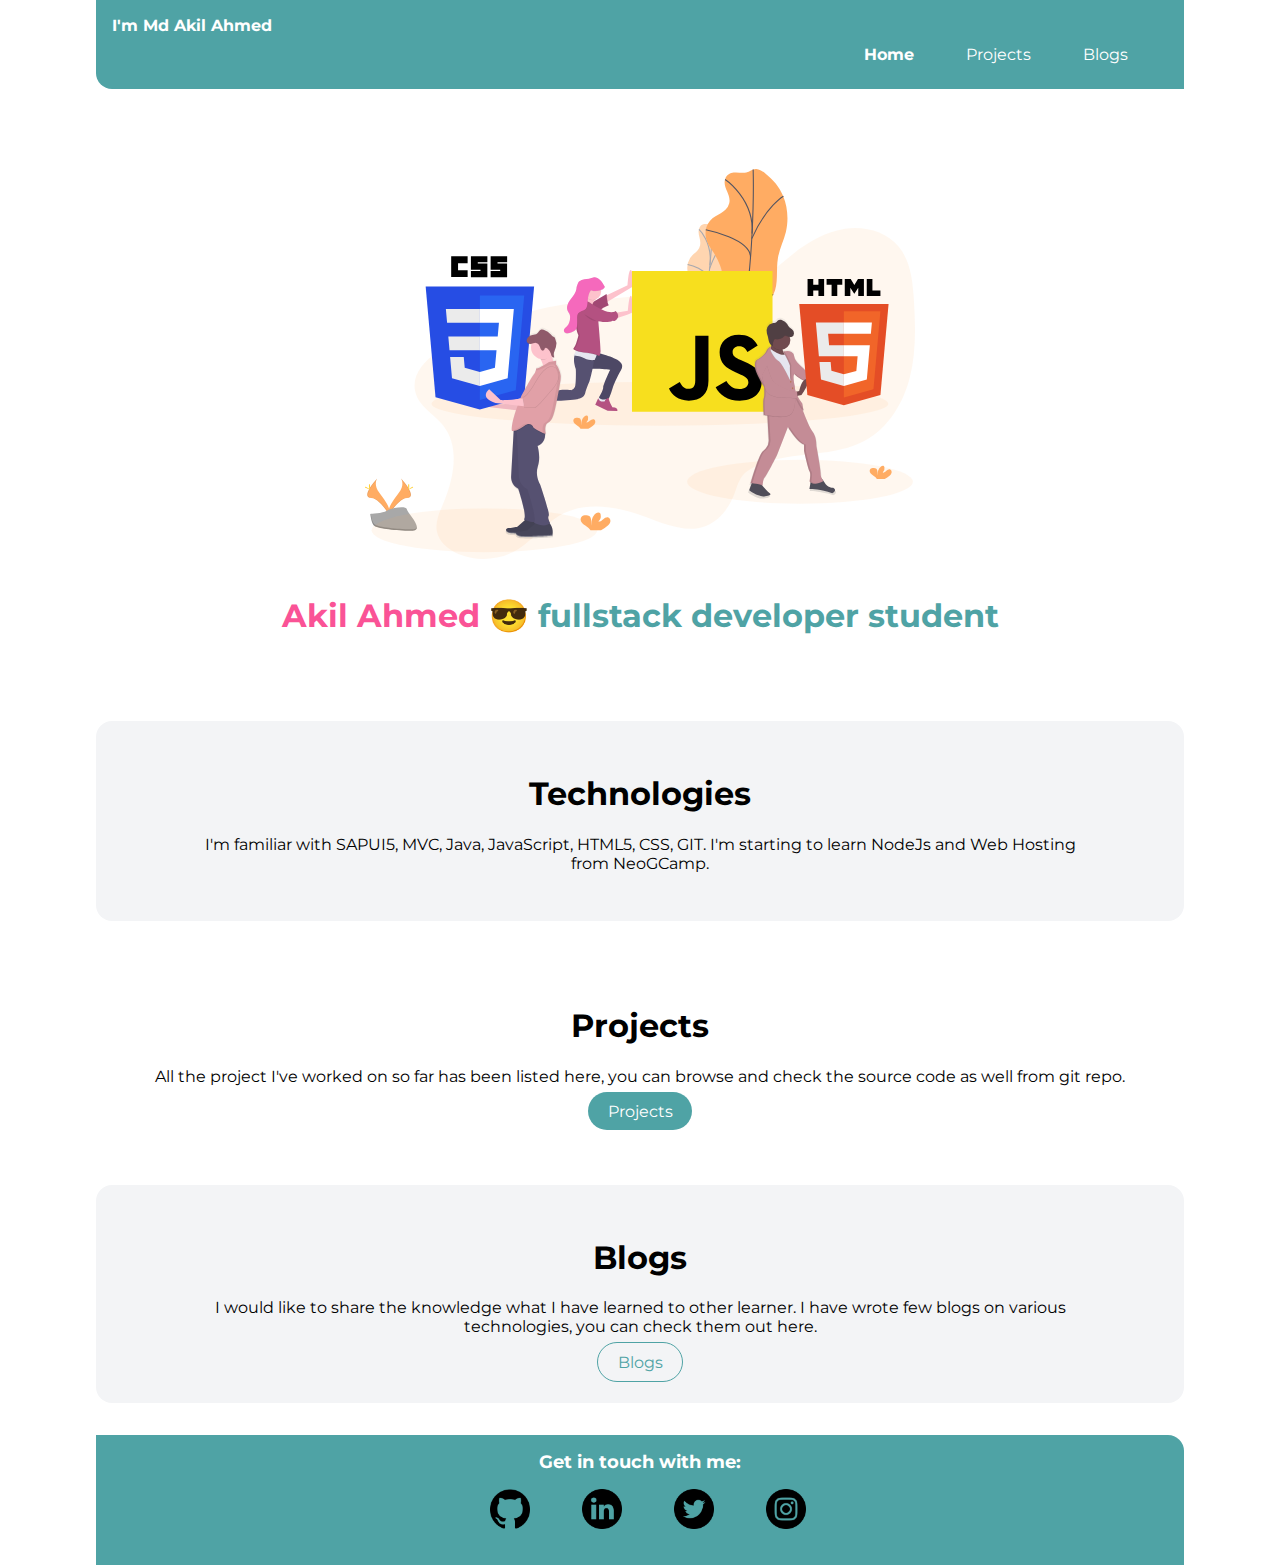
==== index.html @ a73c1121 "Initial commit" ====
<!DOCTYPE html>
<html lang="en">

<head>
    <meta charset="UTF-8">
    <meta http-equiv="X-UA-Compatible" content="IE=edge">
    <meta name="viewport" content="width=device-width, initial-scale=1.0">
    <title>mdakilahmed</title>
    <link href="styles.css" rel="stylesheet" />
</head>

<body>
    <nav class="nav container">
        <div class="nav-brand"><a href="/">I'm Md Akil Ahmed</a></div>
        <ul class="list-non-bullet nav-pills">
            <li class="list-item-inline">
                <a class="link link-active" href="/">Home</a>
            </li>
            <li class="list-item-inline">
                <a class="link" href="/projects.html">Projects</a>
            </li>
            <li class="list-item-inline">
                <a class="link" href="/blogs.html">Blogs</a>
            </li>
        </ul>
    </nav>

    <header class="image">
        <img class="image-javascript" src="/image/undraw_js.svg" alt="javascript">
        <h1 class="image_header_name">Akil Ahmed 😎 <span class="image_header_name_span">fullstack developer
                student</span></h1>
    </header>
</body>
<section class="section ow">
    <div class="container container-center">
        <h1>Technologies</h1>
        <p>I'm familiar with SAPUI5, MVC, Java, JavaScript, HTML5, CSS, GIT. I'm starting to learn NodeJs and Web
            Hosting from NeoGCamp.</p>
    </div>

</section>
<section class="section">
    <div class="" container container-center>
        <h1>Projects</h1>
        <p>All the project I've worked on so far has been listed here, you can browse and check the source code as well
            from
            git repo.</p>
        <a class="link link-primary" href="/projects.html">Projects</a>
    </div>
</section>
<section class="section ow">
    <div class="container container-center">
        <h1>Blogs</h1>
        <p>I would like to share the knowledge what I have learned to other learner. I have wrote few blogs on various
            technologies, you can check them out here.</p>
        <a class="link link-secondary" href="/blogs.html">Blogs</a>
    </div>
</section>
<footer class="footer">
    <div class="footer-header">Get in touch with me:</div>
    <ul class="" social-links list-non-bullet">
        <li class="list-item-inline"></li>
        <a class="link" href="https://github.com/mdakilahmed0">
            <img class="footer-image" src="/image/github.png">
        </a>
        <li class="list-item-inline"></li>
        <a class="link" href="https://www.linkedin.com/in/mdakilah/">
            <img class="footer-image" src="/image/linkedin.png">
        </a>
        <li class="list-item-inline"></li>
        <a class="link" href="https://twitter.com/Md_Akil_Ahmed">
            <img class="footer-image" src="/image/twitter.png">
        </a>
        <li class="list-item-inline"></li>
        <a class="link" href="https://www.instagram.com/akki6_/">
            <img class="footer-image" src="/image/instagram.png">
        </a>
    </ul>
</footer>

</html>
---- styles.css ----
@import url('https://fonts.googleapis.com/css2?family=Montserrat:wght@400;500&display=swap');

:root {
    --primary-color: #4FA3A5;
    --off-white: #f3f4f6;
    --dark-gray: #fa5396;
  }

  body {
    font-family: 'Montserrat', sans-serif;
    margin: 0px auto;
    max-width: 85%;
    width: 100%;
}


.container{
  padding: 0rem 1rem;
}

.container-center{
  max-width: 900px;
  width: 100%;
  margin: auto;
}
/* Sections of Technologies, Projects, Blogs */
  .section {
    padding: 2rem;
    margin: 2rem 0;
    border-radius: 1rem;
    text-align: center;
  }
  
  .section h1 {
    text-align: center;
  }
  
  .ow {
    background-color: var(--off-white);
  }

  .link{
    box-sizing: border-box;
    text-decoration: none;
    padding: 0.5rem 1rem;
  }
  .link-primary {
    max-width: 140px;
    padding: 0.6rem 1.2rem;
    background-color: var(--primary-color);
    color: #fff;
    margin: 1rem auto;
    border-radius: 2rem;
  }
  
  .link-secondary {
    max-width: 140px;
    margin: 1rem;
    padding: 0.6rem 1.2rem;
    border-radius: 2rem;
    border: 1px solid var(--primary-color);
    color: var(--primary-color);
  }
  
/* Image Section */
.image {
    padding: 2rem;
    padding-top: 5rem;
}
.image .image-javascript{
    margin: auto;
    display: block;
    width: 550px;
    max-width: 80%;
}
.image .image_header_name{
    text-align: center;
    padding-top: 1rem;
    color: var(--dark-gray);
}
.image .image_header_name_span{
    color: var(--primary-color);
}

 
/* Header Nav Bar */
.nav {
    background-color: var(--primary-color);
    color: white;
    padding: 1rem;
    border-bottom-left-radius: 1rem;
  }
  
  .nav .nav-brand {
    font-weight: bold;
  }
  
  .nav-brand a {
    text-decoration: none;
    color: inherit;
  }
  
  .nav .nav-pills {
    text-align: right;
    margin: 0.6rem 1rem;
  }
  
  .nav .link {
    color: white;
  }
  
  .nav .link-active {
    font-weight: bold;
  }

/* List inline in nav */

  .list-non-bullet {
    list-style: none;
    padding-inline-start: 0px;
  }
  
  .list-item-inline {
    display: inline;
    padding: 0rem 0.5rem;
  }

/* Footer */
.footer {
    background-color: var(--primary-color);
    padding: 1rem 0.5rem;
    text-align: center;
    color: white;
    border-top-right-radius: 1rem;
  }
  
  .footer .link {
    color: white;
  }
  
  .footer .footer-header {
    font-weight: bold;
    font-size: large;
  }
  
  .footer ul {
    padding-inline-start: 0px;
  }

  .footer-image{
    padding: 0px;
    width: 40px;
    text-decoration: none;
    color: white;
  }
  .footer-image:hover{
  opacity: 0.7;
  }


  /* Projects */
  .showcase-list{
    padding: 2rem;
    border-radius: 1rem;
    text-align: center;
    margin: 3rem auto;
  }
  .showcase-list h1{
    margin: 0.5rem;
  }
  .showcase-list p{
    padding-bottom: 1rem;
  }
/* Blogs */

.showcase-blog{
  padding-bottom: 6rem;
}
@media (max-width:900px){
  body{
    max-width: 95%;
    width: 100%;
  }
  .list-item-inline{
    display: inline;
    padding: 0rem;
  }
  .container-center{
    width: auto;
  }
  .link-primary{
    display: block;
  }
}
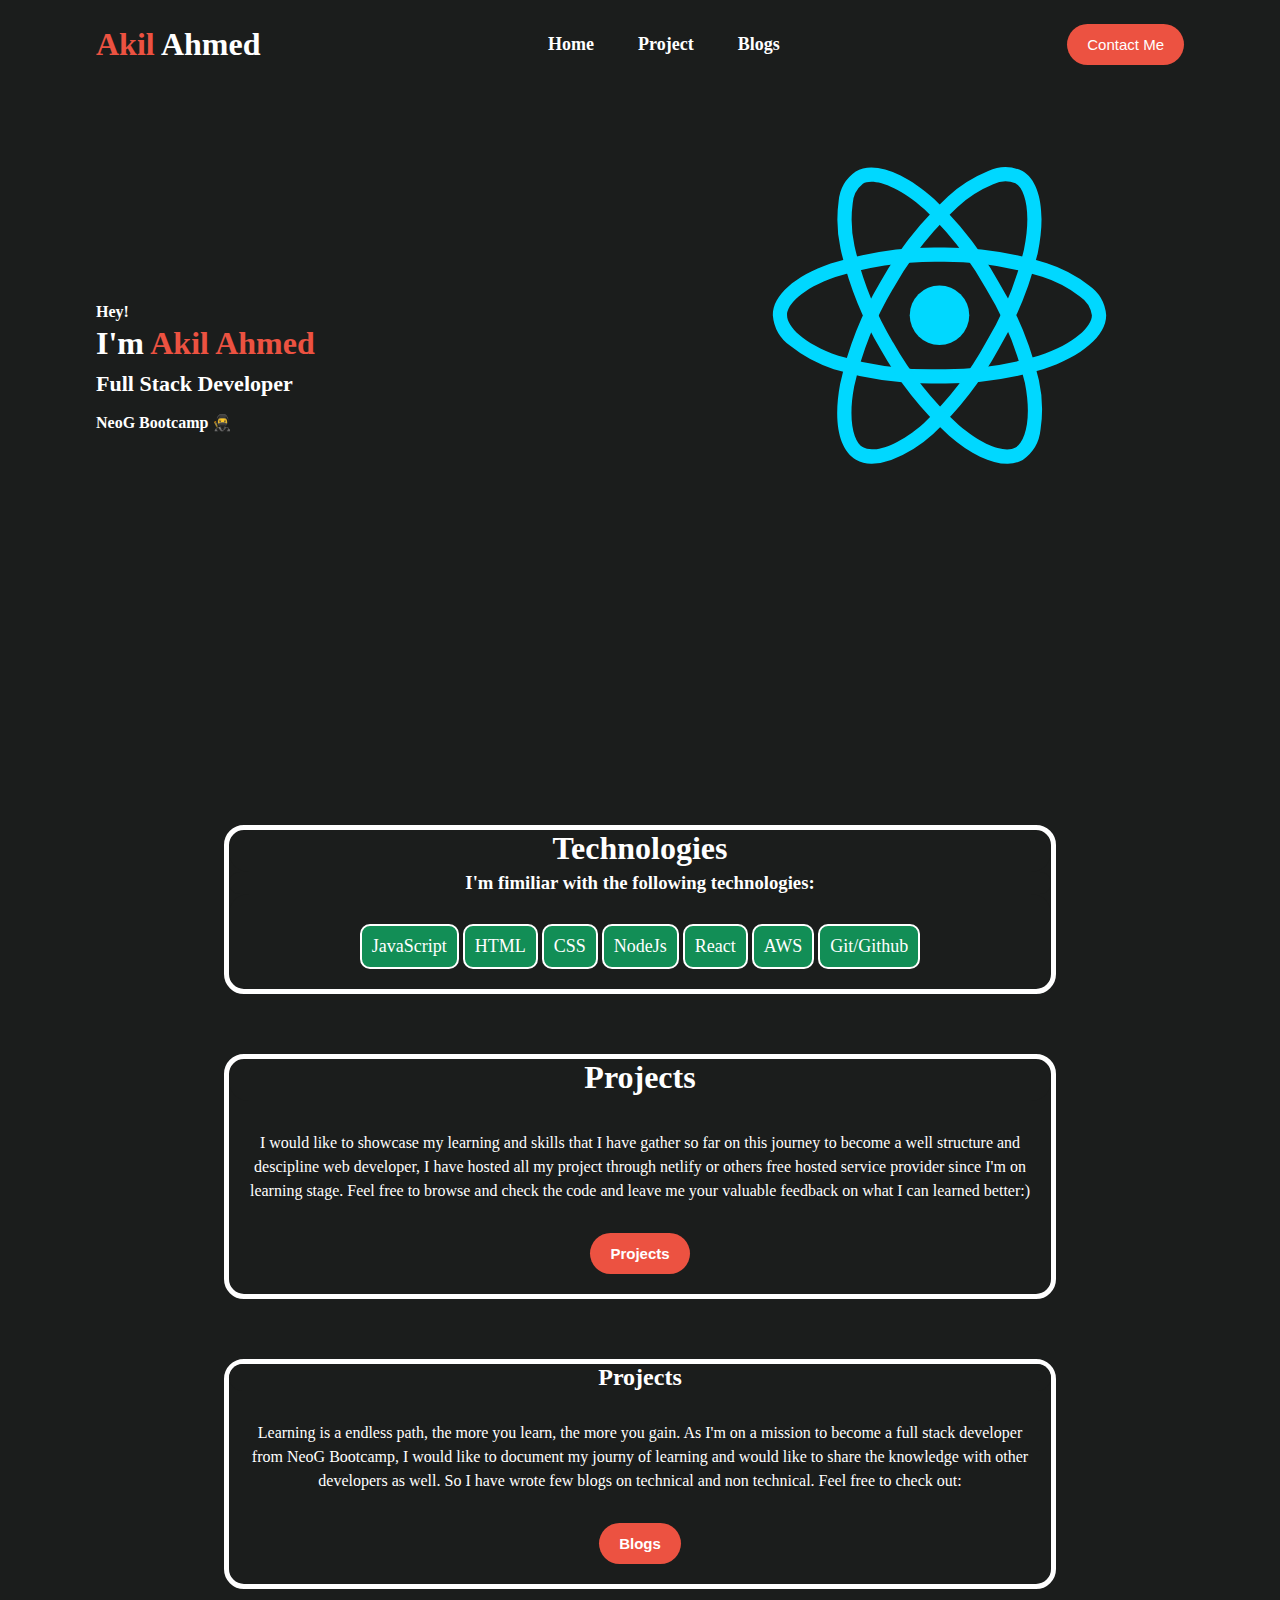
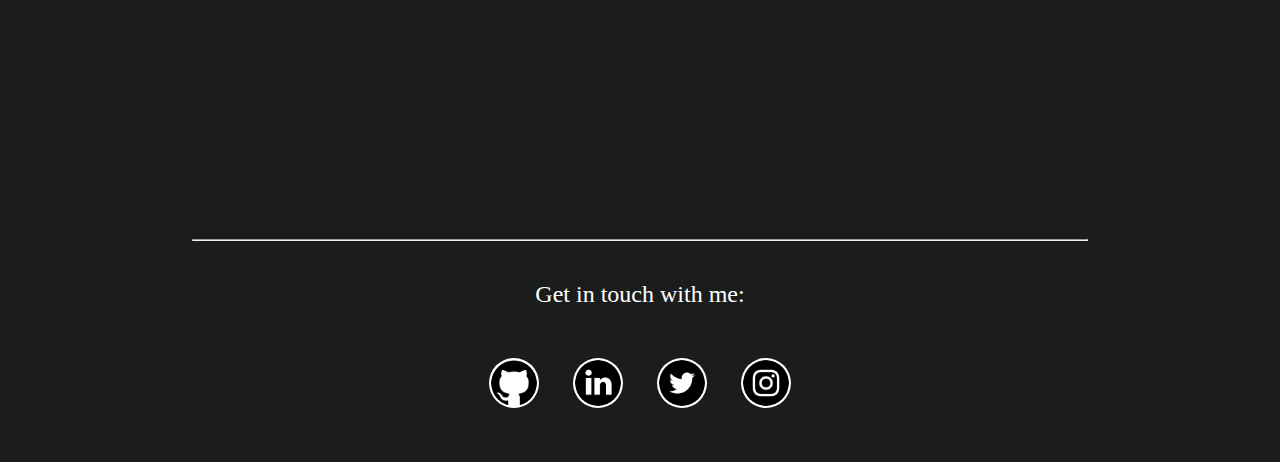
==== commit bcd924cb: "Fix: Redesiged the UI, contact-form, updated README file" ====
--- a/index.html
+++ b/index.html
@@ -2,80 +2,90 @@
 <html lang="en">
 
 <head>
-    <meta charset="UTF-8">
-    <meta http-equiv="X-UA-Compatible" content="IE=edge">
-    <meta name="viewport" content="width=device-width, initial-scale=1.0">
+    <meta charset="UTF-8" />
+    <meta http-equiv="X-UA-Compatible" content="IE=edge" />
+    <meta name="viewport" content="width=device-width, initial-scale=1.0" />
+    <link rel="stylesheet" href="index.css" />
     <title>mdakilahmed</title>
-    <link href="styles.css" rel="stylesheet" />
 </head>
 
 <body>
-    <nav class="nav container">
-        <div class="nav-brand"><a href="/">I'm Md Akil Ahmed</a></div>
-        <ul class="list-non-bullet nav-pills">
-            <li class="list-item-inline">
-                <a class="link link-active" href="/">Home</a>
-            </li>
-            <li class="list-item-inline">
-                <a class="link" href="/projects.html">Projects</a>
-            </li>
-            <li class="list-item-inline">
-                <a class="link" href="/blogs.html">Blogs</a>
-            </li>
-        </ul>
-    </nav>
-
-    <header class="image">
-        <img class="image-javascript" src="/image/undraw_js.svg" alt="javascript">
-        <h1 class="image_header_name">Akil Ahmed 😎 <span class="image_header_name_span">fullstack developer
-                student</span></h1>
-    </header>
-</body>
-<section class="section ow">
-    <div class="container container-center">
-        <h1>Technologies</h1>
-        <p>I'm familiar with SAPUI5, MVC, Java, JavaScript, HTML5, CSS, GIT. I'm starting to learn NodeJs and Web
-            Hosting from NeoGCamp.</p>
+    <div class="nav-bar">
+        <nav>
+            <a href="index.html">
+                <h2 class="logo"><span>Akil </span>Ahmed</h2>
+            </a>
+            <ul>
+                <li><a href="#">Home</a></li>
+                <li><a href="project.html">Project</a></li>
+                <li><a href="blogs.html">Blogs</a></li>
+            </ul>
+            <a href="contact.html"><button>Contact Me</button></a>
+        </nav>
+        <!-- <hr> -->
     </div>
 
-</section>
-<section class="section">
-    <div class="" container container-center>
-        <h1>Projects</h1>
-        <p>All the project I've worked on so far has been listed here, you can browse and check the source code as well
-            from
-            git repo.</p>
-        <a class="link link-primary" href="/projects.html">Projects</a>
+    <div class="container">
+        <div class="intro">
+            <div class="intro-text">
+                <h2>
+                    <span style="font-size: medium;">Hey!</span> <br>
+                    I'm <span class="name">Akil Ahmed</span><br />
+                    <span class="designation"> Full Stack Developer</span> <br>
+                    <span class="neog">NeoG Bootcamp 🥷</span>
+                </h2>
+            </div>
+            <div class="intro-image">
+                <img src="./image/react.svg" />
+            </div>
+
+        </div>
     </div>
-</section>
-<section class="section ow">
-    <div class="container container-center">
-        <h1>Blogs</h1>
-        <p>I would like to share the knowledge what I have learned to other learner. I have wrote few blogs on various
-            technologies, you can check them out here.</p>
-        <a class="link link-secondary" href="/blogs.html">Blogs</a>
+    <div class="technologies">
+        <h2>Technologies</h2>
+        <h3>I'm fimiliar with the following technologies:</h3>
+        <ul>
+            <li>JavaScript</li>
+            <li>HTML</li>
+            <li>CSS</li>
+            <li>NodeJs</li>
+            <li>React</li>
+            <li>AWS</li>
+            <li>Git/Github</li>
+        </ul>
     </div>
-</section>
-<footer class="footer">
-    <div class="footer-header">Get in touch with me:</div>
-    <ul class="" social-links list-non-bullet">
-        <li class="list-item-inline"></li>
-        <a class="link" href="https://github.com/mdakilahmed0">
-            <img class="footer-image" src="/image/github.png">
-        </a>
-        <li class="list-item-inline"></li>
-        <a class="link" href="https://www.linkedin.com/in/mdakilah/">
-            <img class="footer-image" src="/image/linkedin.png">
-        </a>
-        <li class="list-item-inline"></li>
-        <a class="link" href="https://twitter.com/Md_Akil_Ahmed">
-            <img class="footer-image" src="/image/twitter.png">
-        </a>
-        <li class="list-item-inline"></li>
-        <a class="link" href="https://www.instagram.com/akki6_/">
-            <img class="footer-image" src="/image/instagram.png">
-        </a>
-    </ul>
-</footer>
+    <div class="projects">
+        <h2>Projects</h2>
+        <p>I would like to showcase my learning and skills that I have gather so far on this journey to become a well
+            structure and descipline web developer, I have hosted all my project through netlify or others free hosted
+            service provider since I'm on learning stage. Feel free to browse and check the code and leave me your
+            valuable feedback on what I can learned better:)</p>
+        <a href="./project.html"><button>Projects</button></a>
+    </div>
+    <div class="blogs">
+        <h2>Projects</h2>
+        <p>Learning is a endless path, the more you learn, the more you gain. As I'm on a mission to become a full stack
+            developer from NeoG Bootcamp, I would like to document my journy of learning and would like to share the
+            knowledge with other developers as well. So I have wrote few blogs on technical and non technical. Feel free
+            to check out:</p>
+        <a href="./blogs.html"><button>Blogs</button></a>
+    </div>
+
+
+    <hr>
+    <footer class="footer">
+        <div class="footer-header">Get in touch with me:</div>
+        <ul>
+            <li><a href="https://github.com/mdakilahmed0" target="_blank">
+                    <img src="/image/github.png"></a></li>
+            <li><a href="https://www.linkedin.com/in/mdakilah/" target="_blank">
+                    <img src="/image/linkedin.png"></a></li>
+            <li><a href="https://twitter.com/Md_Akil_Ahmed" target="_blank">
+                    <img src="/image/twitter.png"></a></li>
+            <li><a href="https://www.instagram.com/akki6_/" target="_blank">
+                    <img src="/image/instagram.png"></a></li>
+        </ul>
+    </footer>
+</body>
 
 </html>--- a/index.css
+++ b/index.css
@@ -0,0 +1,188 @@
+:root{
+    --primary-color:#ec5241;
+}
+
+*{
+    margin: 0;
+    padding: 0;
+    box-sizing: border-box;
+    background:#1b1d1c;
+}
+
+.nav-bar{
+    width: 85%;
+    margin: 1.5rem auto 3rem;
+}
+nav{
+    display: flex;
+    align-items: center;
+    justify-content: space-between;
+}
+.logo{
+    color: white;
+    font-size: 32px;
+}
+.nav-bar a{
+    text-decoration: none;
+}
+nav span, .span,.name{
+    color:var(--primary-color);
+}
+nav ul li{
+    display: inline-block;
+    list-style-type: none;
+    padding: 10px 20px
+}
+
+nav ul li a{
+    text-decoration: none;
+    font-size: large;
+    font-weight:bolder;
+    color: white;
+}
+
+nav ul  li a:hover{
+    color:var(--primary-color);
+    transition: all 0.2s ease;
+}
+nav button, .projects button, .blogs button{
+    border:none;
+    background: var(--primary-color);
+    padding:12px 20px;
+    border-radius: 30px;
+    color: white;
+    font-size: 15px;
+    transition: 0.2s;
+}
+
+nav button:hover, .projects button:hover{
+    transform: scale(1.2);
+    cursor: pointer;
+}
+
+.container{
+    height: 50vh;
+    width: 85%;
+    margin:60px auto 250px;
+
+}
+.intro{
+    display: flex;
+    color: white;
+}
+
+.intro .intro-text{
+    width: 60%;
+    height: auto;
+    display: flex;
+}
+.intro img{
+    width: 100%;
+    height: auto;
+}
+.intro .intro-image{
+    width: 35%;
+    height: auto;
+}
+.intro h2{
+    padding-top: 25%;
+    font-size: 32px;
+}
+.designation{
+    font-size: 22px;
+}
+.neog{
+    font-size: medium;
+}
+
+.technologies, .projects{
+    width: 65%;
+    margin: 40px auto 60px;
+    border: 2px solid white;
+    text-align: center;
+    color:white;
+    border-radius: 20px;
+    border: 5px solid white;
+}
+.technologies h2, .projects h2{
+    font-size: 32px;
+    padding-bottom: 5px;
+}
+
+.technologies h2, h3, .projects h2, .blogs h2{
+    text-align: center;
+    border-radius: 20px;
+}
+.technologies ul{
+    border-radius: 20px;
+}
+.technologies ul li{
+    margin-top: 30px;
+    margin-bottom: 20px;
+    list-style: none;
+    display: inline-block;
+    padding:10px;
+    font-size: large;
+    border: 2px solid white;
+    border-radius: 10px;
+    background-color: rgb(18, 142, 86);
+}
+.projects p, .blogs p{
+    margin-top: 30px;
+    line-height: 1.5;
+    margin-bottom: 30px;
+    padding-left: 20px;
+    padding-right: 20px;
+}
+
+.projects button, .blogs button{
+margin-bottom: 20px;
+font-weight: 700;
+}
+
+.blogs{
+    width: 65%;
+    margin: 40px auto 250px;
+    border: 2px solid white;
+    text-align: center;
+    color:white;
+    border-radius: 20px;
+    border: 5px solid white;
+}
+hr{
+    width: 70%;
+    margin: auto;
+}
+
+.footer {
+    width: 100%;
+    margin: 40px auto;
+    text-align: center;
+    color: white;
+    background-color: white;
+  }
+  .footer .footer-header{
+    font-size: x-large;
+    padding-bottom: 40px;
+  }
+
+  .footer ul li{
+    display: inline-block;
+    padding:10px 15px;
+    
+  }
+  
+  .footer ul li a img{
+    padding: 10px auto;
+    width: 50px;
+    height: auto;
+    text-decoration: none;
+    color: white;
+    background-color: white;
+    border-radius: 50%;
+    border: 2px solid transparent;
+  }
+  .footer ul li a img:hover{
+    transform: scale(1.2);
+    background-color: var(--primary-color);
+  }